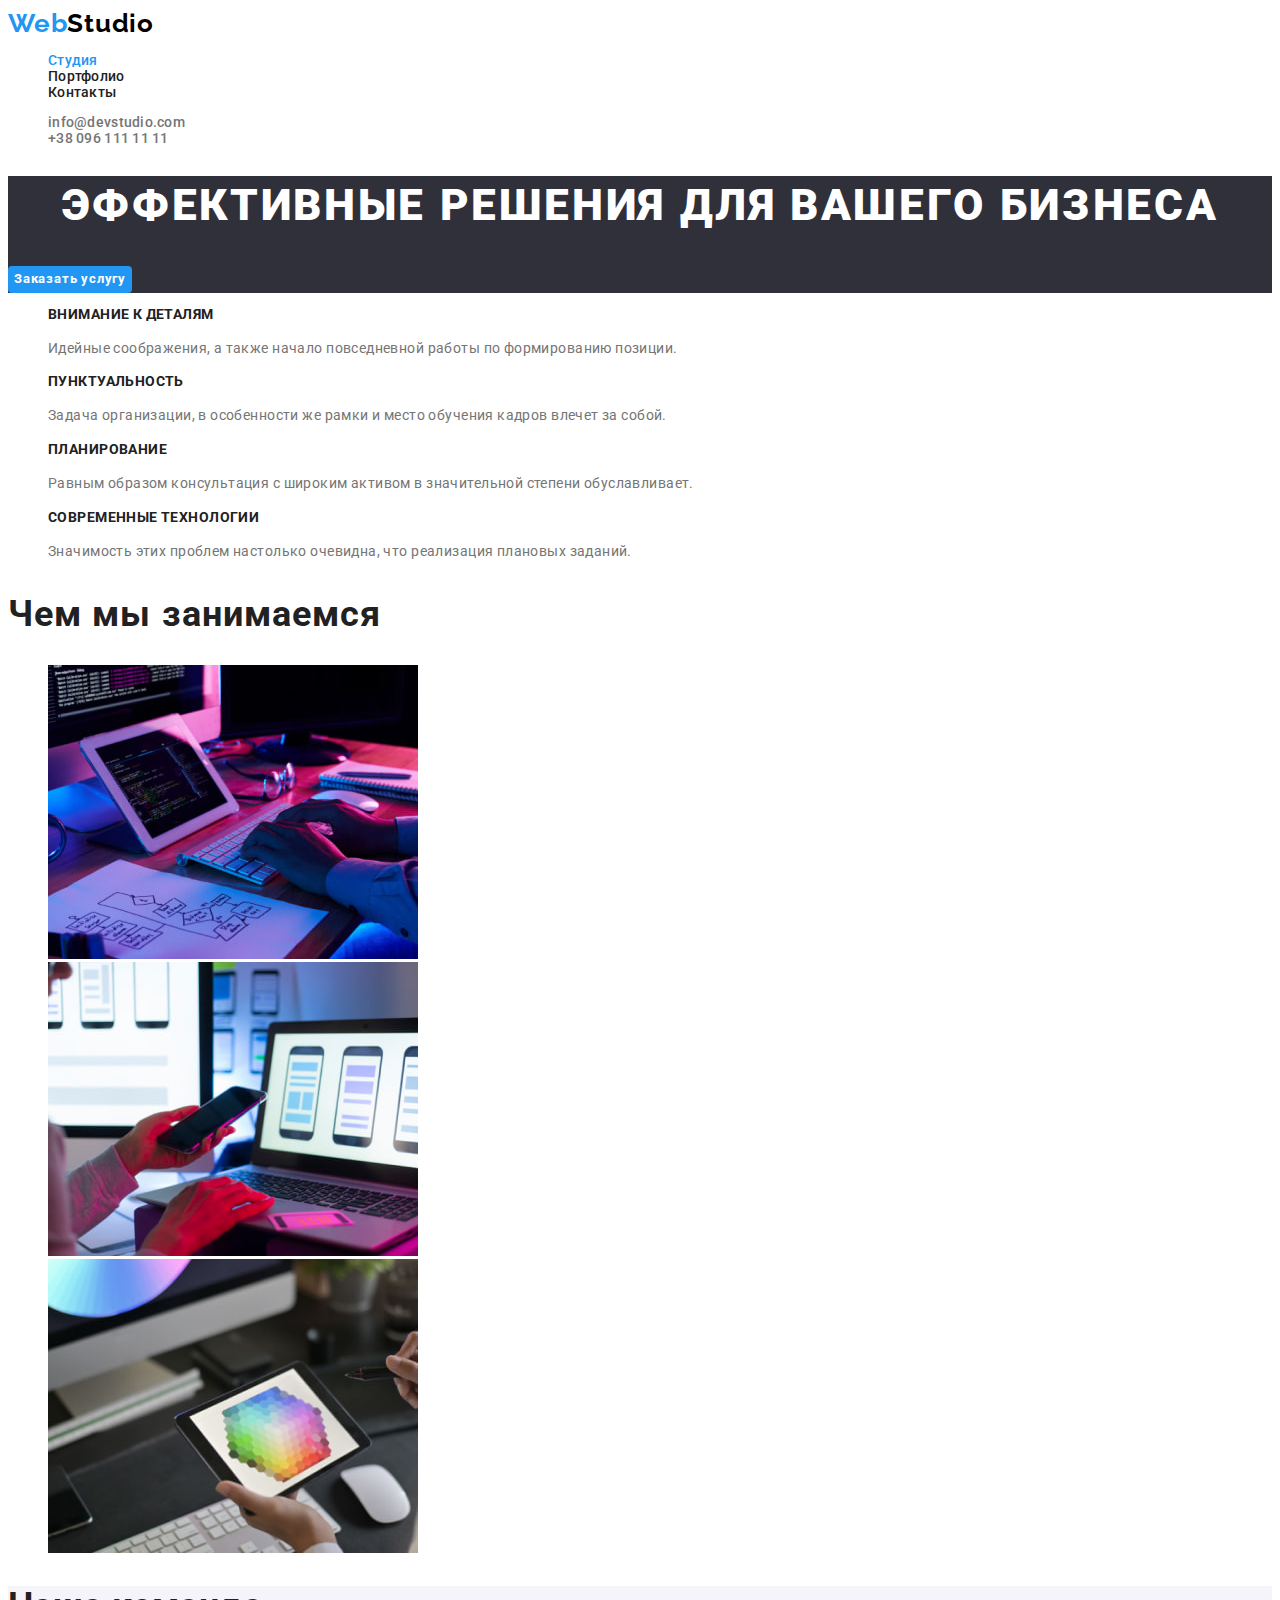
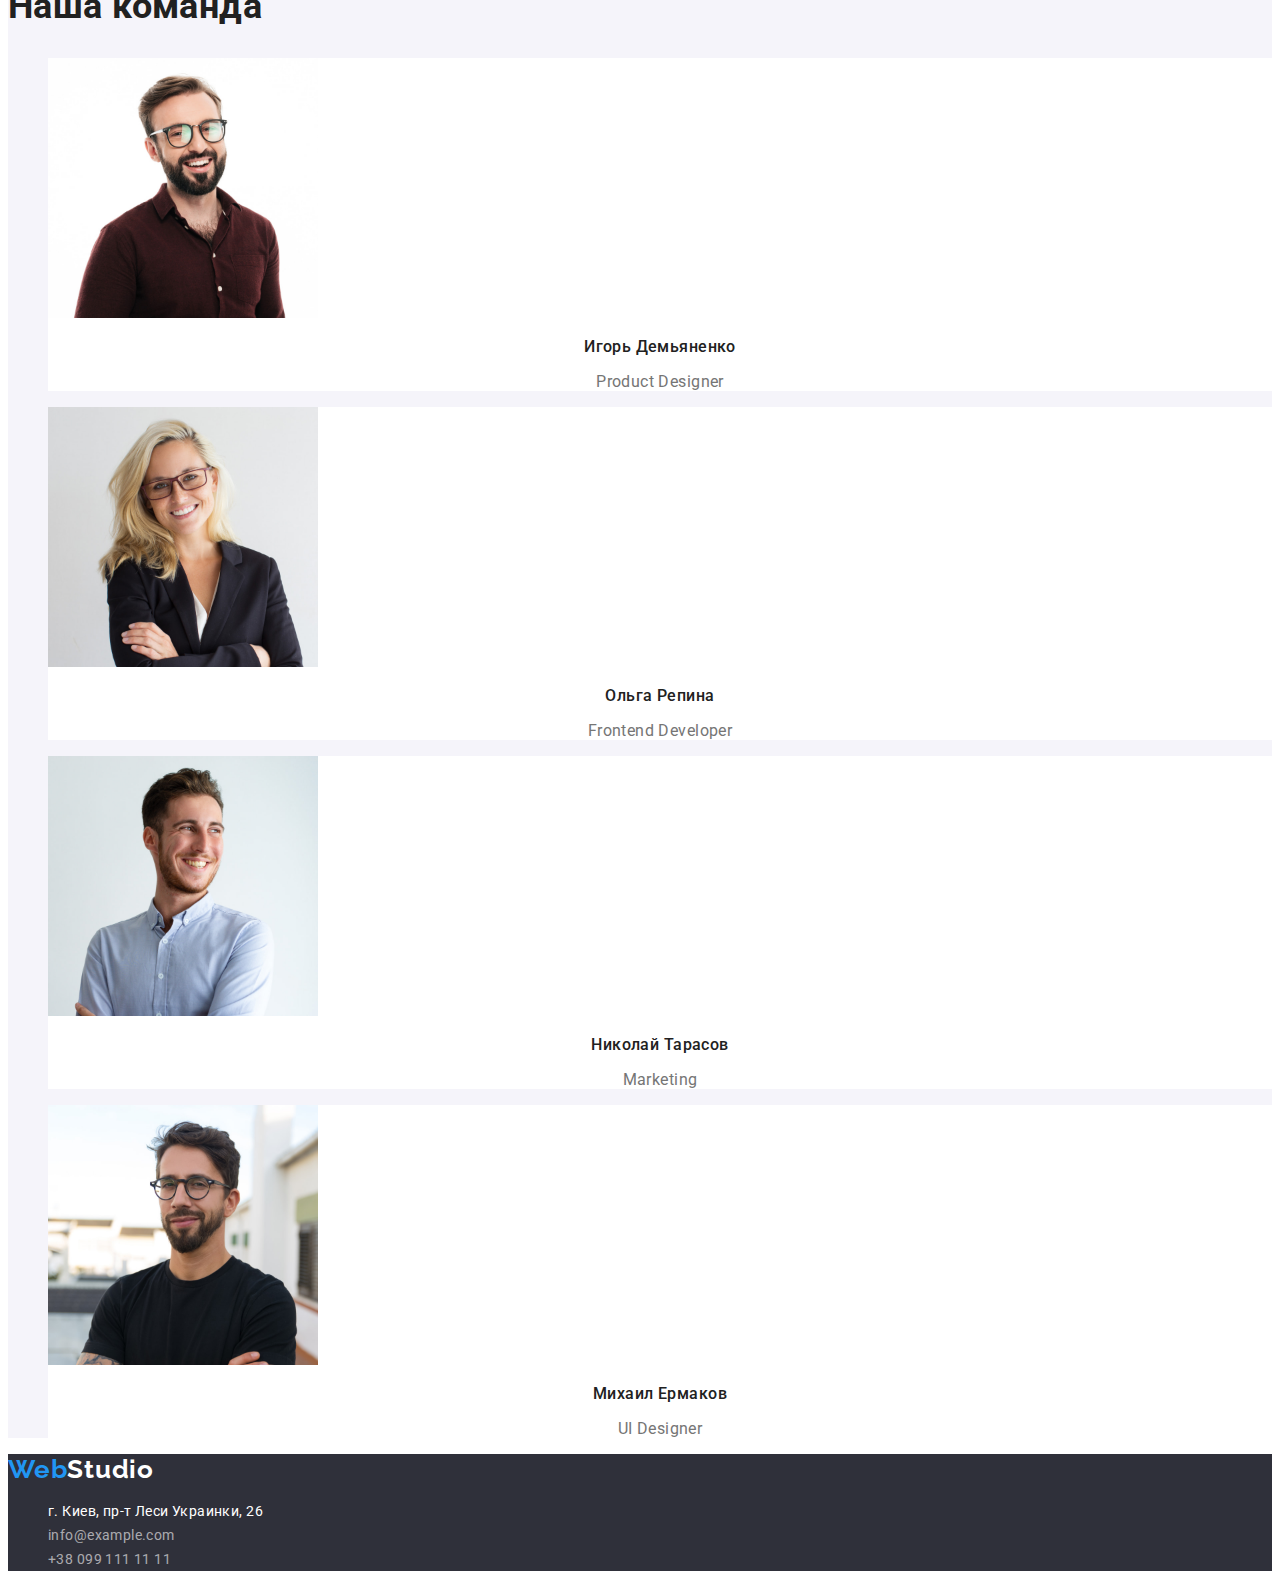
==== index.html @ 47fa458d "Initial commit" ====
<!DOCTYPE html>
<html lang="ru">
  <head>
    <meta charset="UTF-8" />
    <meta http-equiv="X-UA-Compatible" content="IE=edge" />
    <meta name="viewport" content="width=device-width, initial-scale=1.0" />
    <title>Студия</title>
    <link rel="preconnect" href="https://fonts.gstatic.com" />
    <link
      href="https://fonts.googleapis.com/css2?family=Roboto:wght@400;500;700;900&family=Raleway:wght@700&display=swap"
      rel="stylesheet"
    />
    <link rel="stylesheet" href="./css/styles.css" />
  </head>
  <body>
    <!-- Page top -->
    <header class="page-header">
      <a class="logo link" href="./index.html" lang="en"> <span class="logo-web">Web</span>Studio</a>
      <!-- Main navigation -->
      <nav class="site-nav">
        <ul class="site-nav-list list">
          <li>
            <a class="nav-link link current" href="./index.html">Студия</a>
          </li>
          <li>
            <a class="nav-link link" href="./portfolio.html">Портфолио</a>
          </li>
          <li>
            <a class="nav-link link" href="">Контакты</a>
          </li>
        </ul>
      </nav>
      <!-- Contacts -->
      <ul class="contact-header list">
        <li>
          <a class="header-contact-link link" href="mailto:info@devstudio.com">info@devstudio.com</a>
        </li>
        <li>
          <a class="header-contact-link link" href="tel:+380961111111">+38 096 111 11 11</a>
        </li>
      </ul>
    </header>
    <!-- Unique content -->
    <main>
      <!-- Hero -->
      <section class="hero">
        <h1 class="hero-title">Эффективные решения для вашего бизнеса</h1>
        <button type="button" class="hero-btn">Заказать услугу</button>
      </section>
      <!-- Benefits -->
      <section class="benefits">
        <h2 hidden>Преимущества</h2>
        <ul class="benefits-list list">
          <li class="benefits-item">
            <h3 class="benefits-item-title">Внимание к деталям</h3>
            <p class="benefits-item-text">
              Идейные соображения, а также начало повседневной работы по формированию позиции.
            </p>
          </li>
          <li class="benefits-item">
            <h3 class="benefits-item-title">Пунктуальность</h3>
            <p class="benefits-item-text">
              Задача организации, в особенности же рамки и место обучения кадров влечет за собой.
            </p>
          </li>
          <li class="benefits-item">
            <h3 class="benefits-item-title">Планирование</h3>
            <p class="benefits-item-text">
              Равным образом консультация с широким активом в значительной степени обуславливает.
            </p>
          </li>
          <li class="benefits-item">
            <h3 class="benefits-item-title">Современные технологии</h3>
            <p class="benefits-item-text">
              Значимость этих проблем настолько очевидна, что реализация плановых заданий.
            </p>
          </li>
        </ul>
      </section>
      <!-- What we do -->
      <section class="what-we-do">
        <h2 class="what-we-do-title">Чем мы занимаемся</h2>
        <ul class="what-we-do-list list">
          <li class="what-we-do-item">
            <img
              src="./images/What-we-do/coding.jpg"
              alt="Вёрстка сайта"
              width="370"
              height="294"
            />
          </li>
          <li class="what-we-do-item">
            <img
              src="./images/What-we-do/mobile-app.jpg"
              alt="Разработка мобильных приложений"
              width="370"
              height="294"
            />
          </li>
          <li class="what-we-do-item">
            <img
              src="./images/What-we-do/design.jpg"
              alt="Разработка дизайна"
              width="370"
              height="294"
            />
          </li>
        </ul>
      </section>
      <!-- Our team -->
      <section class="team">
        <h2 class="team-title">Наша команда</h2>
        <ul class="team-list list">
          <li class="team-item">
            <img
              src="./images/Our-team/ihor-demyanenko.jpg"
              alt="Улыбающийся брюнет с бородой и в очках"
              width="270"
              height="260"
            />
            <h3 class="team-item-name">Игорь Демьяненко</h3>
            <p class="team-item-prof" lang="en">Product Designer</p>
          </li>
          <li class="team-item">
            <img
              src="./images/Our-team/olha-repina.jpg"
              alt="Улыбающаяся блондинка в очках"
              width="270"
              height="260"
            />
            <h3 class="team-item-name">Ольга Репина</h3>
            <p class="team-item-prof" lang="en">Frontend Developer</p>
          </li>
          <li class="team-item">
            <img
              src="./images/Our-team/nikolai-tarasov.jpg"
              alt="Улыбающийся брюнет"
              width="270"
              height="260"
            />
            <h3 class="team-item-name">Николай Тарасов</h3>
            <p class="team-item-prof" lang="en">Marketing</p>
          </li>
          <li class="team-item">
            <img
              src="./images/Our-team/mihail-yermakov.jpg"
              alt="Ухмыляющийся брюнет"
              width="270"
              height="260"
            />
            <h3 class="team-item-name">Михаил Ермаков</h3>
            <p class="team-item-prof" lang="en">UI Designer</p>
          </li>
        </ul>
      </section>
    </main>
    <!-- Footer -->
    <footer class="footer">
      <a class="logo-footer link" href="./index.html" lang="en">
        <span class="logo-web">Web</span>Studio</a>
      <address class="contacts-footer">
        <ul class="footer-list list">
          <li class="footer-address">г. Киев, пр-т Леси Украинки, 26</li>
          <li class="footer-list-item">
            <a class="footer-contact-link link" href="mailto:info@example.com">info@example.com</a>
          </li>
          <li class="footer-list-item">
            <a class="footer-contact-link link" href="tel:+380991111111">+38 099 111 11 11</a>
          </li>
        </ul>
      </address>
    </footer>
  </body>
</html>
---- css/styles.css ----
:root {
  --main-text-color: #212121;
  --main-white: #ffffff;
  --header-logo-color: #000000;
  --web-logo-color: #2196f3;
  --sub-color: #757575;
  --footer-background-color: #2f303a;
  --team-background-color: #f5f4fa;
  --footer-contacts-color: rgba(255, 255, 255, 0.6);
}

body {
  font-family: 'Roboto', sans-serif;
  font-size: 14px;
  color: var(--main-text-color);
  background-color: var(--main-white);
}

.link {
  text-decoration: none;
}

.list {
  list-style-type: none;
}

.hero-btn,
.filter-btn {
  cursor: pointer;
}

.page-header {
  font-weight: 500;
  line-height: 1.14;
  letter-spacing: 0.02em;
}

.logo,
.logo-footer,
.benefits-item,
.benefits-item-title,
.what-we-do-title,
.team,
.contacts-footer,
.filter-btn,
.projects-type {
  letter-spacing: 0.03em;
}

.logo,
.logo-footer {
  font-family: 'Raleway';
  font-style: inherit;
  font-weight: 700;
  font-size: 26px;
  line-height: 1.2;
}

.logo {
  color: var(--header-logo-color);
}

.logo-web {
  color: var(--web-logo-color);
}

.nav-link {
  color: var(--main-text-color);
}

.current {
  color: var(--web-logo-color);
}

.header-contact-link {
  color: var(--sub-color);
}

.nav-link:hover,
.nav-link:focus,
.header-contact-link:hover,
.header-contact-link:focus {
  color: var(--web-logo-color);
}

.hero {
  background-color: var(--footer-background-color);
}

.hero-title {
  font-weight: 900;
  font-size: 44px;
  line-height: 1.36;
  color: var(--main-white);
  text-align: center;
  letter-spacing: 0.06em;
  text-transform: uppercase;
}

.hero-btn {
  display: flex;
  font-family: inherit;
  font-weight: 700;
  line-height: 1.875;
  color: var(--main-white);
  align-items: center;
  text-align: center;
  letter-spacing: 0.06em;
  background-color: var(--web-logo-color);
  border-radius: 4px;
  border-style: none;
}

.benefits-item-title {
  font-size: inherit;
  font-weight: 700;
  line-height: 1.14;
  text-transform: uppercase;
}

.benefits-item-text {
  line-height: 1.7;
  color: var(--sub-color);
}

.what-we-do-title {
  font-weight: 700;
  font-size: 36px;
  line-height: 1.16;
}

.team {
  background-color: var(--team-background-color);
}

.team-title {
  font-weight: 700;
  font-size: 36px;
  line-height: 1.16;
}

.team-item {
  background-color: var(--main-white);
}

.team-item-name,
.team-item-prof {
  font-size: 16px;
  line-height: 1.1875;
  text-align: center;
}

.team-item-name {
  font-weight: 500;
}

.team-item-prof {
  color: var(--sub-color);
}

.footer {
  background-color: var(--footer-background-color);
}

.logo-footer,
.footer-address {
  color: var(--main-white);
}

.contacts-footer {
  font-style: normal;
  line-height: 1.715;
}

.footer-contact-link {
  color: var(--footer-contacts-color);
}

.footer-contact-link:hover,
.footer-contact-link:focus {
  color: var(--web-logo-color);
}

.filter-btn {
  font-family: inherit;
  font-weight: 500;
  font-size: 16px;
  line-height: 1.625;
  color: var(--main-text-color);
  background-color: var(--team-background-color);
  border-radius: 4px;
  border-style: none;
}

.all {
  color: var(--main-white);
  background-color: var(--web-logo-color);
}

.filter-btn:hover,
.filter-btn:focus {
  background-color: var(--web-logo-color);
  color: var(--main-white);
}

.projects-subtitle {
  font-weight: 700;
  font-size: 18px;
  line-height: 2;
  letter-spacing: 0.06em;
  color: var(--main-text-color);
}

.projects-type {
  font-size: 16px;
  line-height: 1.875;
  color: var(--sub-color);
}
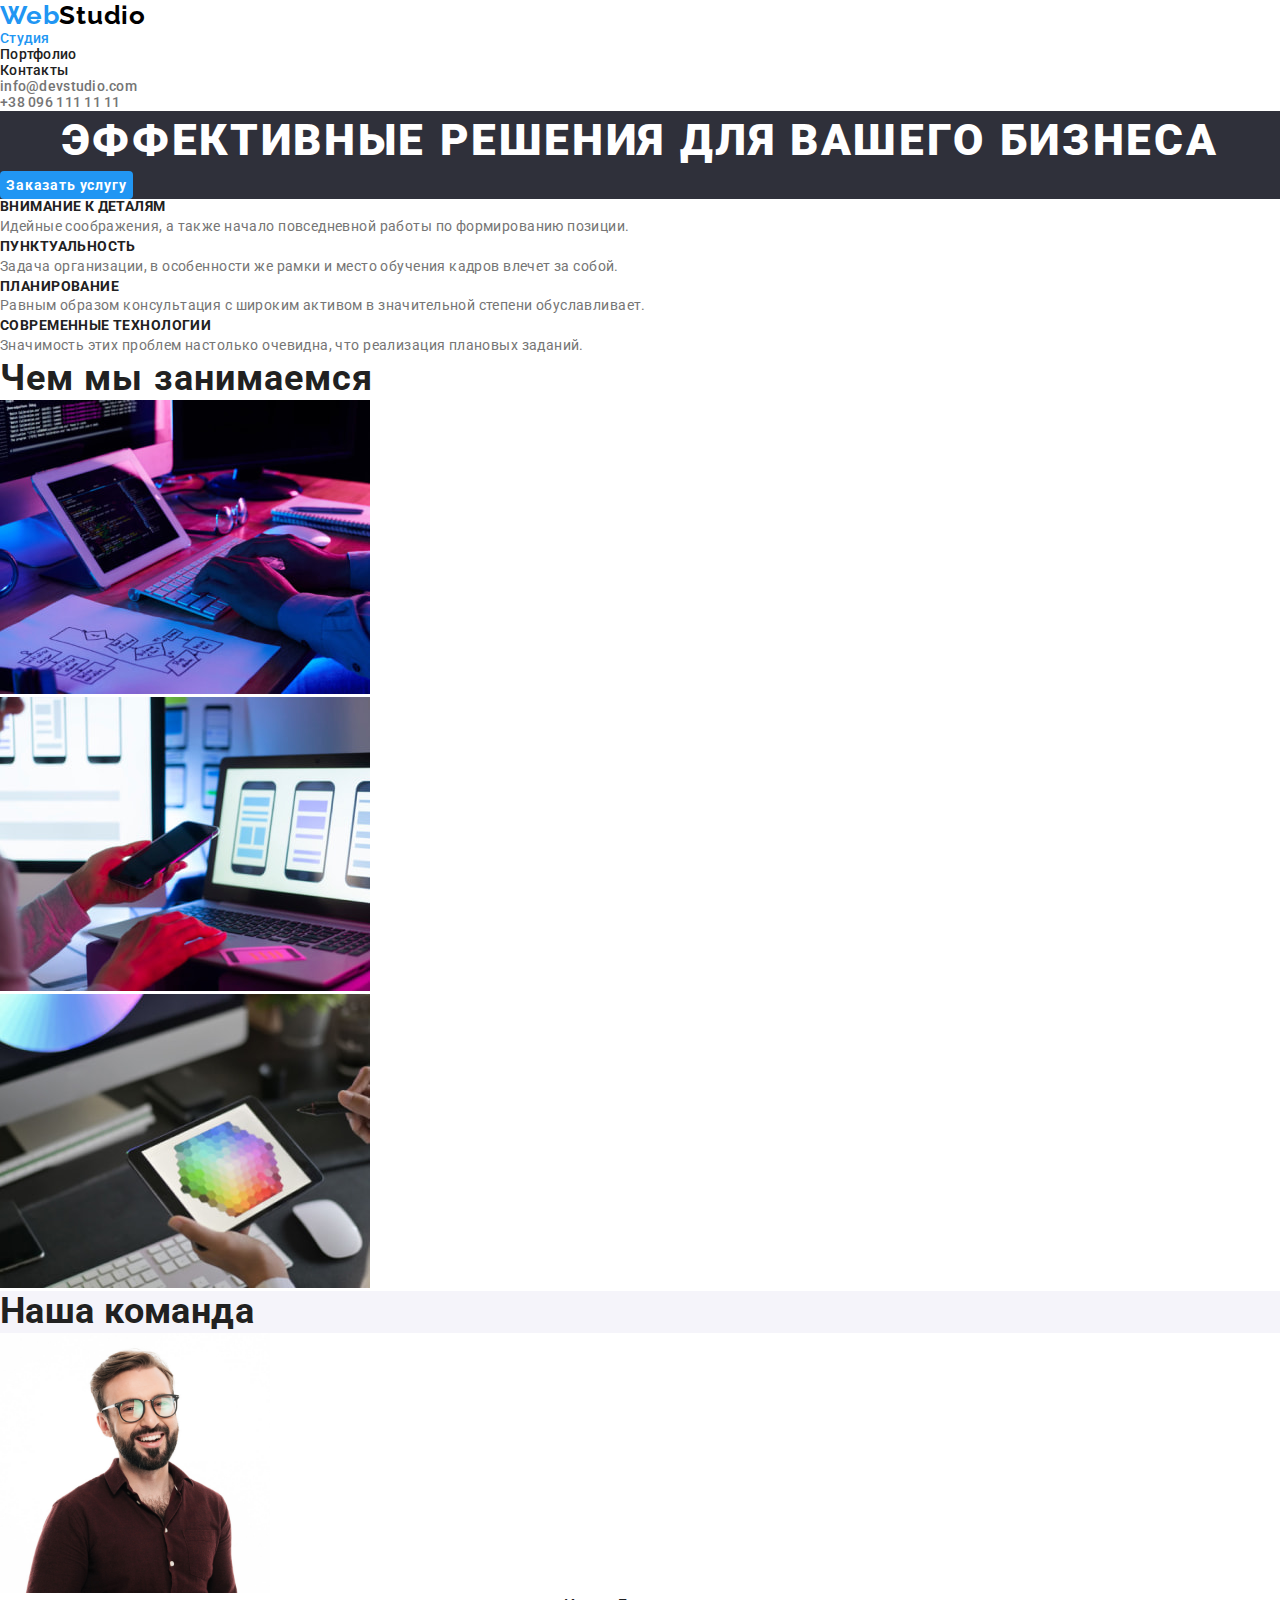
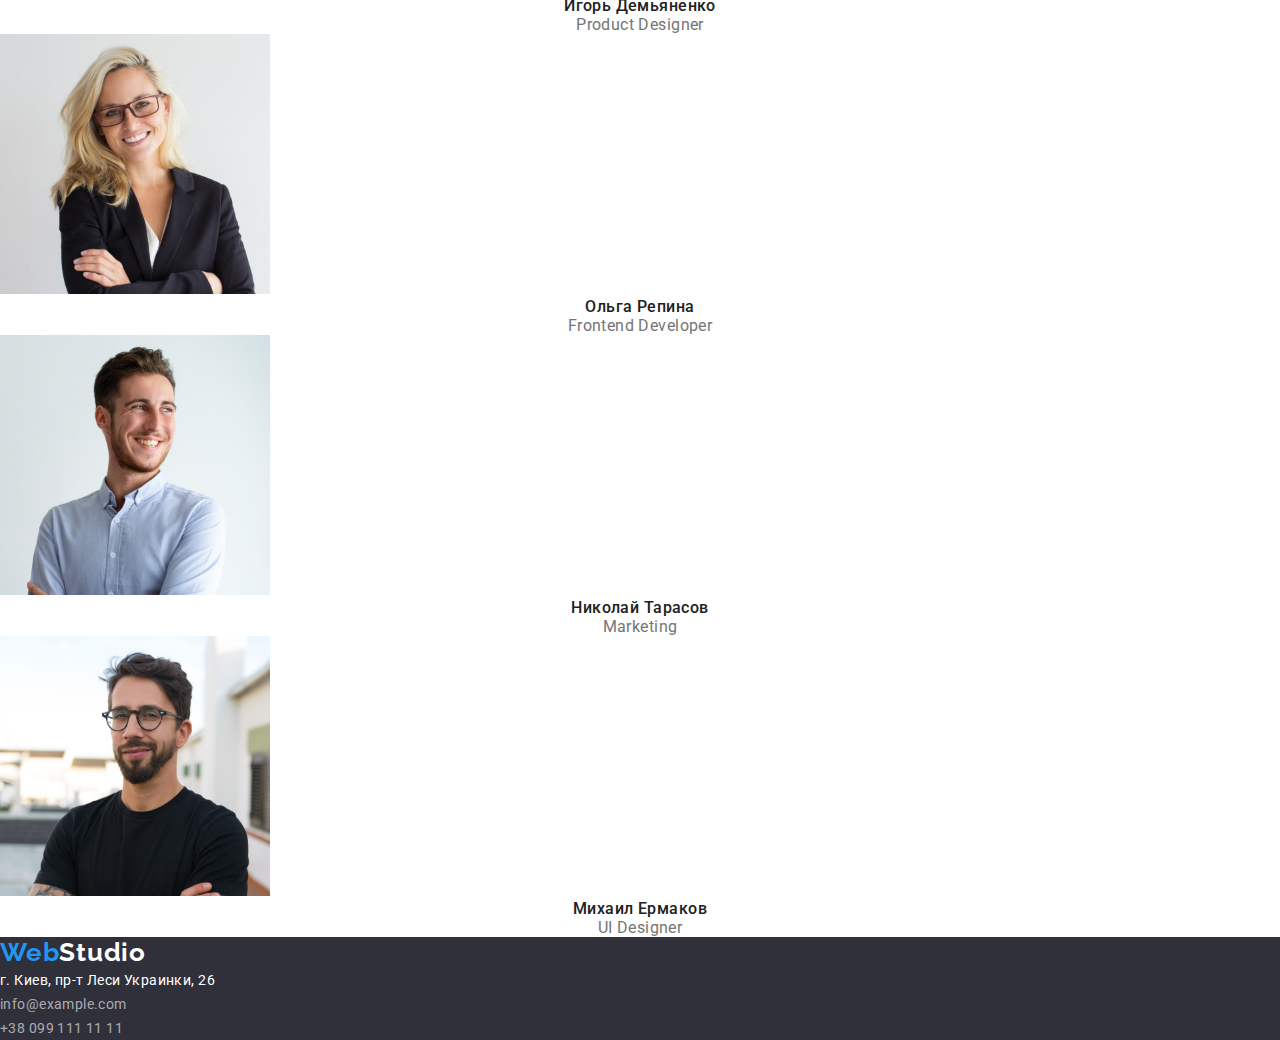
==== commit df23e312: "added divs" ====
--- a/index.html
+++ b/index.html
@@ -10,11 +10,13 @@
       href="https://fonts.googleapis.com/css2?family=Roboto:wght@400;500;700;900&family=Raleway:wght@700&display=swap"
       rel="stylesheet"
     />
+    <link rel="stylesheet" href="https://cdn.jsdelivr.net/npm/modern-normalize@1.1.0/modern-normalize.min.css">
     <link rel="stylesheet" href="./css/styles.css" />
   </head>
   <body>
     <!-- Page top -->
     <header class="page-header">
+      <div class="container">
       <a class="logo link" href="./index.html" lang="en"> <span class="logo-web">Web</span>Studio</a>
       <!-- Main navigation -->
       <nav class="site-nav">
@@ -39,16 +41,20 @@
           <a class="header-contact-link link" href="tel:+380961111111">+38 096 111 11 11</a>
         </li>
       </ul>
+      </div>
     </header>
     <!-- Unique content -->
     <main>
       <!-- Hero -->
       <section class="hero">
+        <div class="container">
         <h1 class="hero-title">Эффективные решения для вашего бизнеса</h1>
         <button type="button" class="hero-btn">Заказать услугу</button>
+        </div>
       </section>
       <!-- Benefits -->
       <section class="benefits">
+        <div class="container">
         <h2 hidden>Преимущества</h2>
         <ul class="benefits-list list">
           <li class="benefits-item">
@@ -76,9 +82,11 @@
             </p>
           </li>
         </ul>
+        </div>
       </section>
       <!-- What we do -->
       <section class="what-we-do">
+        <div class="container">
         <h2 class="what-we-do-title">Чем мы занимаемся</h2>
         <ul class="what-we-do-list list">
           <li class="what-we-do-item">
@@ -106,9 +114,11 @@
             />
           </li>
         </ul>
+        </div>
       </section>
       <!-- Our team -->
       <section class="team">
+        <div class="container">
         <h2 class="team-title">Наша команда</h2>
         <ul class="team-list list">
           <li class="team-item">
@@ -152,10 +162,12 @@
             <p class="team-item-prof" lang="en">UI Designer</p>
           </li>
         </ul>
+        </div>
       </section>
     </main>
     <!-- Footer -->
     <footer class="footer">
+      <div class="container">
       <a class="logo-footer link" href="./index.html" lang="en">
         <span class="logo-web">Web</span>Studio</a>
       <address class="contacts-footer">
@@ -169,6 +181,7 @@
           </li>
         </ul>
       </address>
+      </div>
     </footer>
   </body>
 </html>
--- a/css/styles.css
+++ b/css/styles.css
@@ -16,6 +16,11 @@
   background-color: var(--main-white);
 }
 
+h1, h2, h3, p, ul {
+  margin: 0;
+  padding: 0;
+}
+
 .link {
   text-decoration: none;
 }
@@ -27,6 +32,10 @@
 .hero-btn,
 .filter-btn {
   cursor: pointer;
+}
+
+.container {
+  
 }
 
 .page-header {
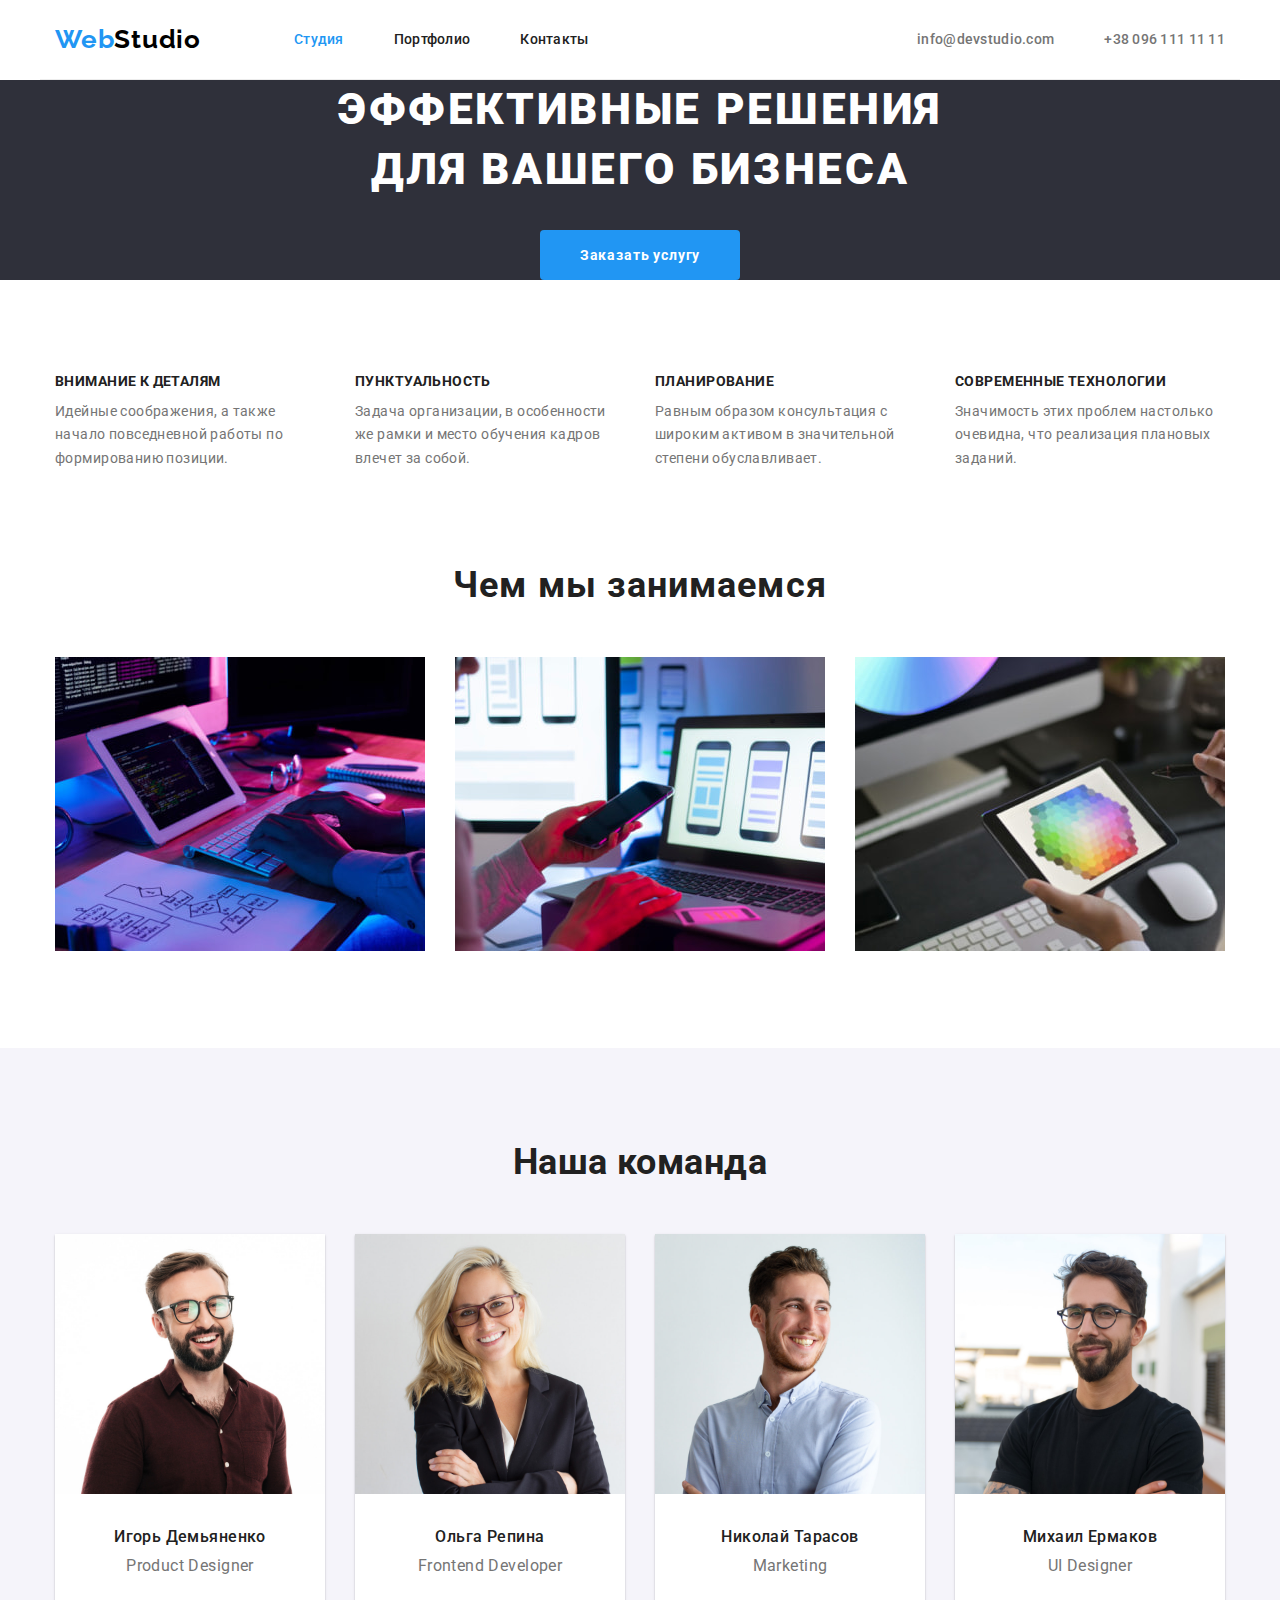
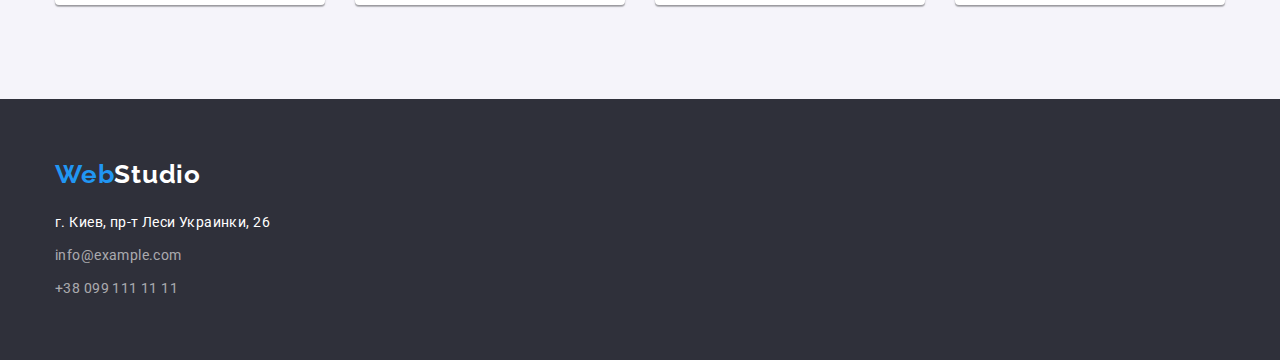
==== commit 2692405c: "styled pages" ====
--- a/index.html
+++ b/index.html
@@ -10,37 +10,44 @@
       href="https://fonts.googleapis.com/css2?family=Roboto:wght@400;500;700;900&family=Raleway:wght@700&display=swap"
       rel="stylesheet"
     />
-    <link rel="stylesheet" href="https://cdn.jsdelivr.net/npm/modern-normalize@1.1.0/modern-normalize.min.css">
+    <link
+      rel="stylesheet"
+      href="https://cdn.jsdelivr.net/npm/modern-normalize@1.1.0/modern-normalize.min.css"
+    />
     <link rel="stylesheet" href="./css/styles.css" />
   </head>
   <body>
     <!-- Page top -->
     <header class="page-header">
       <div class="container">
-      <a class="logo link" href="./index.html" lang="en"> <span class="logo-web">Web</span>Studio</a>
-      <!-- Main navigation -->
-      <nav class="site-nav">
-        <ul class="site-nav-list list">
-          <li>
-            <a class="nav-link link current" href="./index.html">Студия</a>
+        <a class="logo link" href="./index.html" lang="en">
+          <span class="logo-web">Web</span>Studio</a
+        >
+        <!-- Main navigation -->
+        <nav class="site-nav">
+          <ul class="site-nav-list list">
+            <li class="nav-item">
+              <a class="nav-link link current" href="./index.html">Студия</a>
+            </li>
+            <li class="nav-item">
+              <a class="nav-link link" href="./portfolio.html">Портфолио</a>
+            </li>
+            <li class="nav-item">
+              <a class="nav-link link" href="">Контакты</a>
+            </li>
+          </ul>
+        </nav>
+        <!-- Contacts -->
+        <ul class="contact-header list">
+          <li class="contact-item">
+            <a class="header-contact-link link" href="mailto:info@devstudio.com"
+              >info@devstudio.com</a
+            >
           </li>
-          <li>
-            <a class="nav-link link" href="./portfolio.html">Портфолио</a>
-          </li>
-          <li>
-            <a class="nav-link link" href="">Контакты</a>
+          <li class="contact-item">
+            <a class="header-contact-link link" href="tel:+380961111111">+38 096 111 11 11</a>
           </li>
         </ul>
-      </nav>
-      <!-- Contacts -->
-      <ul class="contact-header list">
-        <li>
-          <a class="header-contact-link link" href="mailto:info@devstudio.com">info@devstudio.com</a>
-        </li>
-        <li>
-          <a class="header-contact-link link" href="tel:+380961111111">+38 096 111 11 11</a>
-        </li>
-      </ul>
       </div>
     </header>
     <!-- Unique content -->
@@ -48,139 +55,145 @@
       <!-- Hero -->
       <section class="hero">
         <div class="container">
-        <h1 class="hero-title">Эффективные решения для вашего бизнеса</h1>
-        <button type="button" class="hero-btn">Заказать услугу</button>
+          <h1 class="hero-title centered">
+            Эффективные решения <br />
+            для вашего бизнеса
+          </h1>
+          <button type="button" class="hero-btn">Заказать услугу</button>
         </div>
       </section>
       <!-- Benefits -->
       <section class="benefits">
         <div class="container">
-        <h2 hidden>Преимущества</h2>
-        <ul class="benefits-list list">
-          <li class="benefits-item">
-            <h3 class="benefits-item-title">Внимание к деталям</h3>
-            <p class="benefits-item-text">
-              Идейные соображения, а также начало повседневной работы по формированию позиции.
-            </p>
-          </li>
-          <li class="benefits-item">
-            <h3 class="benefits-item-title">Пунктуальность</h3>
-            <p class="benefits-item-text">
-              Задача организации, в особенности же рамки и место обучения кадров влечет за собой.
-            </p>
-          </li>
-          <li class="benefits-item">
-            <h3 class="benefits-item-title">Планирование</h3>
-            <p class="benefits-item-text">
-              Равным образом консультация с широким активом в значительной степени обуславливает.
-            </p>
-          </li>
-          <li class="benefits-item">
-            <h3 class="benefits-item-title">Современные технологии</h3>
-            <p class="benefits-item-text">
-              Значимость этих проблем настолько очевидна, что реализация плановых заданий.
-            </p>
-          </li>
-        </ul>
+          <h2 hidden>Преимущества</h2>
+          <ul class="benefits-list list">
+            <li class="benefits-item">
+              <h3 class="benefits-item-title">Внимание к деталям</h3>
+              <p class="benefits-item-text">
+                Идейные соображения, а также начало повседневной работы по формированию позиции.
+              </p>
+            </li>
+            <li class="benefits-item">
+              <h3 class="benefits-item-title">Пунктуальность</h3>
+              <p class="benefits-item-text">
+                Задача организации, в особенности же рамки и место обучения кадров влечет за собой.
+              </p>
+            </li>
+            <li class="benefits-item">
+              <h3 class="benefits-item-title">Планирование</h3>
+              <p class="benefits-item-text">
+                Равным образом консультация с широким активом в значительной степени обуславливает.
+              </p>
+            </li>
+            <li class="benefits-item">
+              <h3 class="benefits-item-title">Современные технологии</h3>
+              <p class="benefits-item-text">
+                Значимость этих проблем настолько очевидна, что реализация плановых заданий.
+              </p>
+            </li>
+          </ul>
         </div>
       </section>
       <!-- What we do -->
       <section class="what-we-do">
         <div class="container">
-        <h2 class="what-we-do-title">Чем мы занимаемся</h2>
-        <ul class="what-we-do-list list">
-          <li class="what-we-do-item">
-            <img
-              src="./images/What-we-do/coding.jpg"
-              alt="Вёрстка сайта"
-              width="370"
-              height="294"
-            />
-          </li>
-          <li class="what-we-do-item">
-            <img
-              src="./images/What-we-do/mobile-app.jpg"
-              alt="Разработка мобильных приложений"
-              width="370"
-              height="294"
-            />
-          </li>
-          <li class="what-we-do-item">
-            <img
-              src="./images/What-we-do/design.jpg"
-              alt="Разработка дизайна"
-              width="370"
-              height="294"
-            />
-          </li>
-        </ul>
+          <h2 class="what-we-do-title centered">Чем мы занимаемся</h2>
+          <ul class="what-we-do-list list">
+            <li class="what-we-do-item">
+              <img
+                src="./images/What-we-do/coding.jpg"
+                alt="Вёрстка сайта"
+                width="370"
+                height="294"
+              />
+            </li>
+            <li class="what-we-do-item">
+              <img
+                src="./images/What-we-do/mobile-app.jpg"
+                alt="Разработка мобильных приложений"
+                width="370"
+                height="294"
+              />
+            </li>
+            <li class="what-we-do-item">
+              <img
+                src="./images/What-we-do/design.jpg"
+                alt="Разработка дизайна"
+                width="370"
+                height="294"
+              />
+            </li>
+          </ul>
         </div>
       </section>
       <!-- Our team -->
       <section class="team">
         <div class="container">
-        <h2 class="team-title">Наша команда</h2>
-        <ul class="team-list list">
-          <li class="team-item">
-            <img
-              src="./images/Our-team/ihor-demyanenko.jpg"
-              alt="Улыбающийся брюнет с бородой и в очках"
-              width="270"
-              height="260"
-            />
-            <h3 class="team-item-name">Игорь Демьяненко</h3>
-            <p class="team-item-prof" lang="en">Product Designer</p>
-          </li>
-          <li class="team-item">
-            <img
-              src="./images/Our-team/olha-repina.jpg"
-              alt="Улыбающаяся блондинка в очках"
-              width="270"
-              height="260"
-            />
-            <h3 class="team-item-name">Ольга Репина</h3>
-            <p class="team-item-prof" lang="en">Frontend Developer</p>
-          </li>
-          <li class="team-item">
-            <img
-              src="./images/Our-team/nikolai-tarasov.jpg"
-              alt="Улыбающийся брюнет"
-              width="270"
-              height="260"
-            />
-            <h3 class="team-item-name">Николай Тарасов</h3>
-            <p class="team-item-prof" lang="en">Marketing</p>
-          </li>
-          <li class="team-item">
-            <img
-              src="./images/Our-team/mihail-yermakov.jpg"
-              alt="Ухмыляющийся брюнет"
-              width="270"
-              height="260"
-            />
-            <h3 class="team-item-name">Михаил Ермаков</h3>
-            <p class="team-item-prof" lang="en">UI Designer</p>
-          </li>
-        </ul>
+          <h2 class="team-title centered">Наша команда</h2>
+          <ul class="team-list list">
+            <li class="team-item">
+              <img
+                src="./images/Our-team/ihor-demyanenko.jpg"
+                alt="Улыбающийся брюнет с бородой и в очках"
+                width="270"
+                height="260"
+              />
+              <h3 class="team-item-name centered">Игорь Демьяненко</h3>
+              <p class="team-item-prof centered" lang="en">Product Designer</p>
+            </li>
+            <li class="team-item">
+              <img
+                src="./images/Our-team/olha-repina.jpg"
+                alt="Улыбающаяся блондинка в очках"
+                width="270"
+                height="260"
+              />
+              <h3 class="team-item-name centered">Ольга Репина</h3>
+              <p class="team-item-prof centered" lang="en">Frontend Developer</p>
+            </li>
+            <li class="team-item">
+              <img
+                src="./images/Our-team/nikolai-tarasov.jpg"
+                alt="Улыбающийся брюнет"
+                width="270"
+                height="260"
+              />
+              <h3 class="team-item-name centered">Николай Тарасов</h3>
+              <p class="team-item-prof centered" lang="en">Marketing</p>
+            </li>
+            <li class="team-item">
+              <img
+                src="./images/Our-team/mihail-yermakov.jpg"
+                alt="Ухмыляющийся брюнет"
+                width="270"
+                height="260"
+              />
+              <h3 class="team-item-name centered">Михаил Ермаков</h3>
+              <p class="team-item-prof centered" lang="en">UI Designer</p>
+            </li>
+          </ul>
         </div>
       </section>
     </main>
     <!-- Footer -->
     <footer class="footer">
       <div class="container">
-      <a class="logo-footer link" href="./index.html" lang="en">
-        <span class="logo-web">Web</span>Studio</a>
-      <address class="contacts-footer">
-        <ul class="footer-list list">
-          <li class="footer-address">г. Киев, пр-т Леси Украинки, 26</li>
-          <li class="footer-list-item">
-            <a class="footer-contact-link link" href="mailto:info@example.com">info@example.com</a>
-          </li>
-          <li class="footer-list-item">
-            <a class="footer-contact-link link" href="tel:+380991111111">+38 099 111 11 11</a>
-          </li>
-        </ul>
-      </address>
+        <a class="logo-footer link" href="./index.html" lang="en">
+          <span class="logo-web">Web</span>Studio</a
+        >
+        <address class="contacts-footer">
+          <ul class="footer-list list">
+            <li class="footer-address">г. Киев, пр-т Леси Украинки, 26</li>
+            <li class="footer-list-item mail">
+              <a class="footer-contact-link link" href="mailto:info@example.com"
+                >info@example.com</a
+              >
+            </li>
+            <li class="footer-list-item phone">
+              <a class="footer-contact-link link" href="tel:+380991111111">+38 099 111 11 11</a>
+            </li>
+          </ul>
+        </address>
       </div>
     </footer>
   </body>
--- a/css/styles.css
+++ b/css/styles.css
@@ -34,8 +34,16 @@
   cursor: pointer;
 }
 
+.centered {
+  text-align: center;
+}
+
 .container {
-  
+  width: 1200px;
+  padding-left: 15px;
+  padding-right: 15px;
+  margin-right: auto;
+  margin-left: auto;
 }
 
 .page-header {
@@ -65,20 +73,46 @@
   line-height: 1.2;
 }
 
+.page-header .container {
+  display: flex;
+  align-items: center;
+  justify-content: space-between;
+  height: 80px;
+  border-bottom: 1px solid #ECECEC;
+}
+
 .logo {
   color: var(--header-logo-color);
+  margin-right: 93px;
 }
 
 .logo-web {
   color: var(--web-logo-color);
 }
 
+.site-nav {
+  margin-right: auto;
+}
+
+.site-nav-list {
+  display: flex;
+}
+
 .nav-link {
   color: var(--main-text-color);
 }
 
+.nav-item:not(.nav-item:last-child),
+.contact-item:not(.contact-item:last-child) {
+  margin-right: 50px;
+}
+
 .current {
   color: var(--web-logo-color);
+}
+
+.contact-header {
+  display: flex;
 }
 
 .header-contact-link {
@@ -94,6 +128,7 @@
 
 .hero {
   background-color: var(--footer-background-color);
+  text-align: center;
 }
 
 .hero-title {
@@ -101,23 +136,44 @@
   font-size: 44px;
   line-height: 1.36;
   color: var(--main-white);
-  text-align: center;
   letter-spacing: 0.06em;
   text-transform: uppercase;
+  margin-bottom: 30px;
 }
 
 .hero-btn {
-  display: flex;
   font-family: inherit;
   font-weight: 700;
   line-height: 1.875;
   color: var(--main-white);
   align-items: center;
-  text-align: center;
   letter-spacing: 0.06em;
   background-color: var(--web-logo-color);
   border-radius: 4px;
   border-style: none;
+  min-width: 200px;
+  height: 50px;
+  padding-top: 10px;
+  padding-right: 32px;
+  padding-bottom: 10px;
+  padding-left: 32px;
+}
+
+.benefits {
+  padding-top: 94px;
+  padding-bottom: 47px;
+}
+
+.benefits-list {
+  display: flex ;
+}
+
+.benefits-item:not(.benefits-item:last-child) {
+  margin-right: 30px;
+}
+
+.benefits-item {
+  width: 270px;
 }
 
 .benefits-item-title {
@@ -125,6 +181,7 @@
   font-weight: 700;
   line-height: 1.14;
   text-transform: uppercase;
+  margin-bottom: 10px;
 }
 
 .benefits-item-text {
@@ -132,35 +189,58 @@
   color: var(--sub-color);
 }
 
-.what-we-do-title {
+.what-we-do {
+  padding-top: 47px;
+  padding-bottom: 94px;
+}
+
+.what-we-do-list {
+  display: flex;
+  justify-content: space-between;
+}
+
+.what-we-do-title,
+.team-title {
   font-weight: 700;
   font-size: 36px;
   line-height: 1.16;
+  margin-bottom: 50px;
 }
 
 .team {
   background-color: var(--team-background-color);
-}
-
-.team-title {
-  font-weight: 700;
-  font-size: 36px;
-  line-height: 1.16;
+  padding-top: 94px;
+  padding-bottom: 94px;
+}
+
+.team-list {
+  display: flex;
+  justify-content: space-between;
 }
 
 .team-item {
   background-color: var(--main-white);
+  box-shadow: 0px 1px 3px rgba(0, 0, 0, 0.12), 0px 1px 1px rgba(0, 0, 0, 0.14), 0px 2px 1px rgba(0, 0, 0, 0.2);
+  border-radius: 0px 0px 4px 4px;
+}
+
+.team-item-name {
+  padding-top: 30px;
+}
+
+.team-item-prof {
+  padding-bottom: 30px;
 }
 
 .team-item-name,
 .team-item-prof {
   font-size: 16px;
   line-height: 1.1875;
-  text-align: center;
 }
 
 .team-item-name {
   font-weight: 500;
+  margin-bottom: 10px;
 }
 
 .team-item-prof {
@@ -171,9 +251,24 @@
   background-color: var(--footer-background-color);
 }
 
+.footer {
+  padding-top: 60px;
+  padding-bottom: 60px;
+}
+
 .logo-footer,
 .footer-address {
   color: var(--main-white);
+}
+
+.logo-footer {
+  display: inline-block;
+  margin-bottom: 20px;
+}
+
+.footer-address,
+.mail {
+  margin-bottom: 9px;
 }
 
 .contacts-footer {
@@ -188,6 +283,21 @@
 .footer-contact-link:hover,
 .footer-contact-link:focus {
   color: var(--web-logo-color);
+}
+
+.portfolio {
+  padding-top: 94px;
+  padding-bottom: 94px;
+}
+
+.filter-list {
+  display: flex;
+  justify-content: center;
+  margin-bottom: 50px;
+}
+
+.filter-item:not(.filter-item:last-child) {
+  margin-right: 8px;
 }
 
 .filter-btn {
@@ -199,6 +309,11 @@
   background-color: var(--team-background-color);
   border-radius: 4px;
   border-style: none;
+  height: 38px;
+  padding-top: 6px;
+  padding-right: 22px;
+  padding-bottom: 6px;
+  padding-left: 22px;
 }
 
 .all {
@@ -210,6 +325,33 @@
 .filter-btn:focus {
   background-color: var(--web-logo-color);
   color: var(--main-white);
+}
+
+.projects-list {
+  display: flex;
+  flex-wrap: wrap;
+}
+
+.projects-item {
+  width: 370px;
+}
+
+.projects-item:not(.projects-item:nth-child(3n+3)) {
+  margin-right: 30px;
+}
+
+.projects-item:not(.projects-item:nth-last-child(-n+3)) {
+  margin-bottom: 30px;
+}
+
+.projects-text {
+  padding-top: 20px;
+  padding-right: 24px;
+  padding-bottom: 20px;
+  padding-left: 24px;
+  border-right: 1px solid #EEEEEE;
+  border-bottom: 1px solid #EEEEEE;
+  border-left: 1px solid #EEEEEE;
 }
 
 .projects-subtitle {
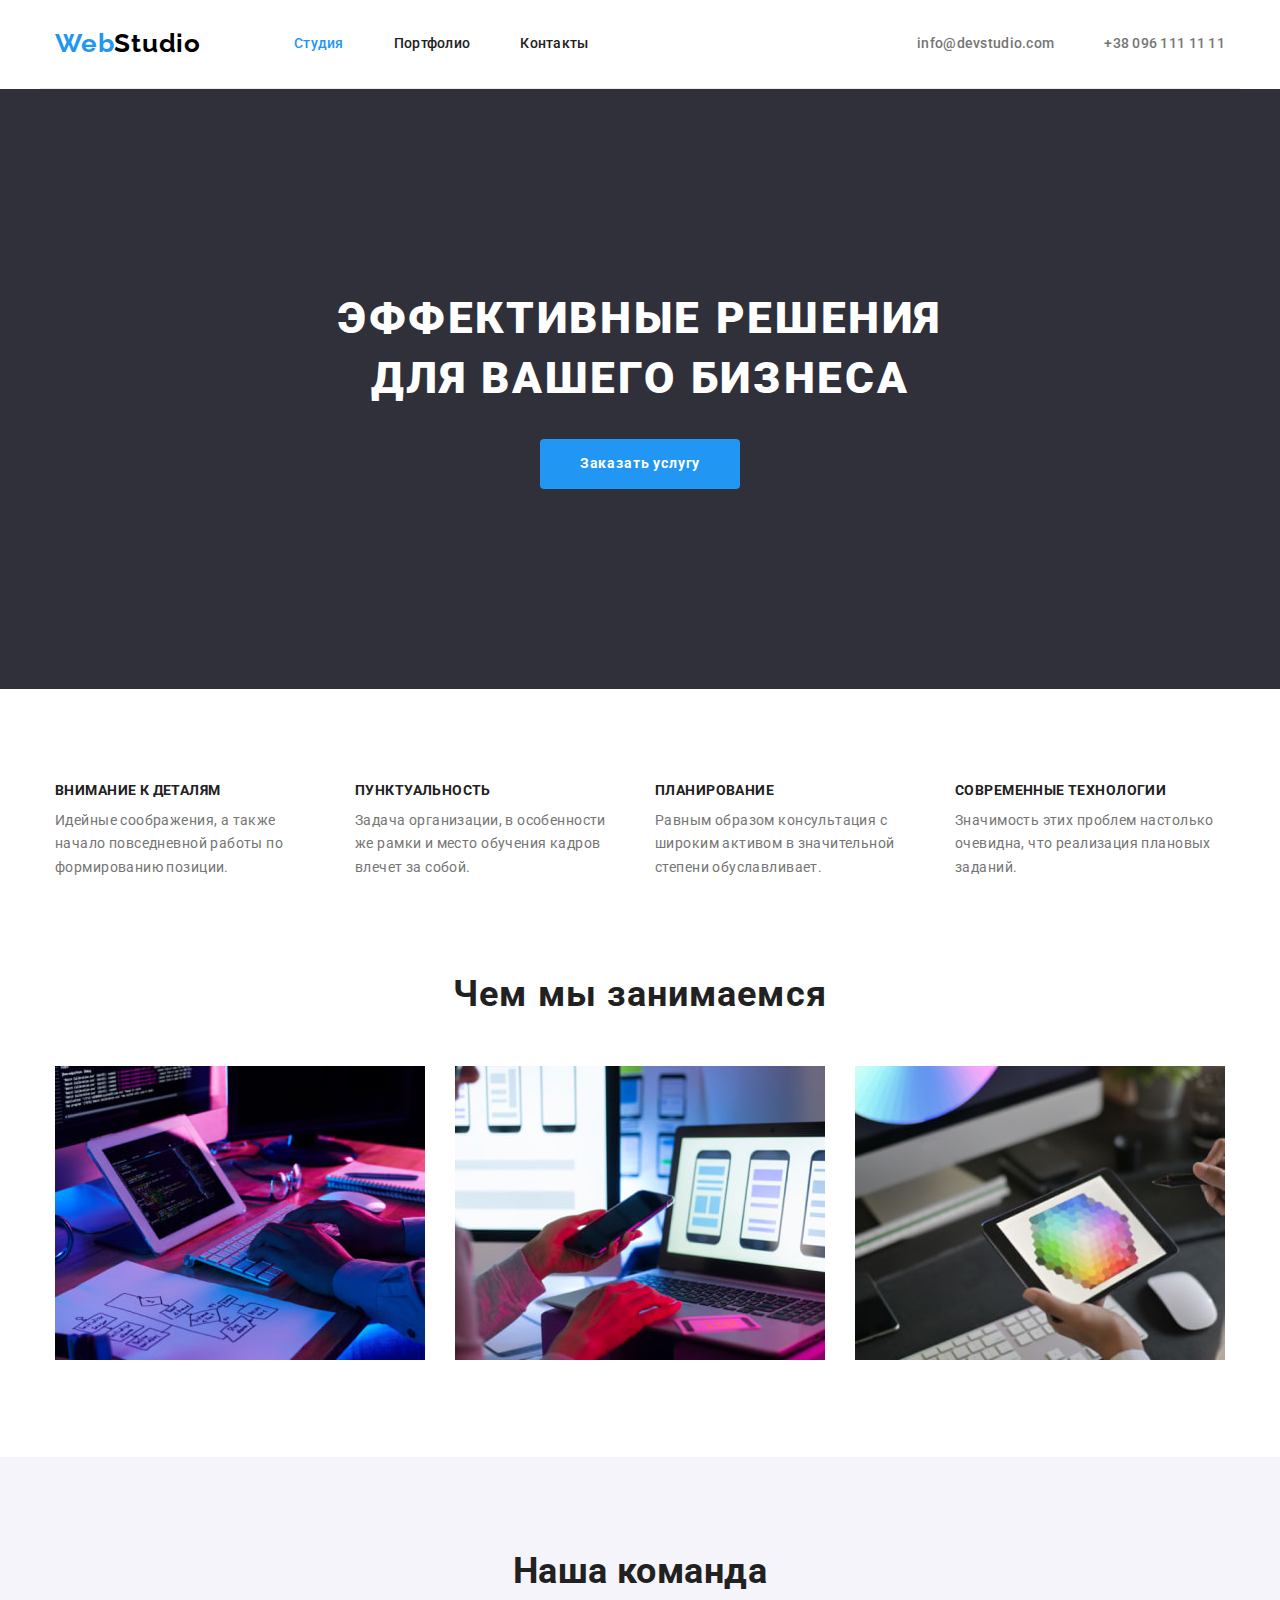
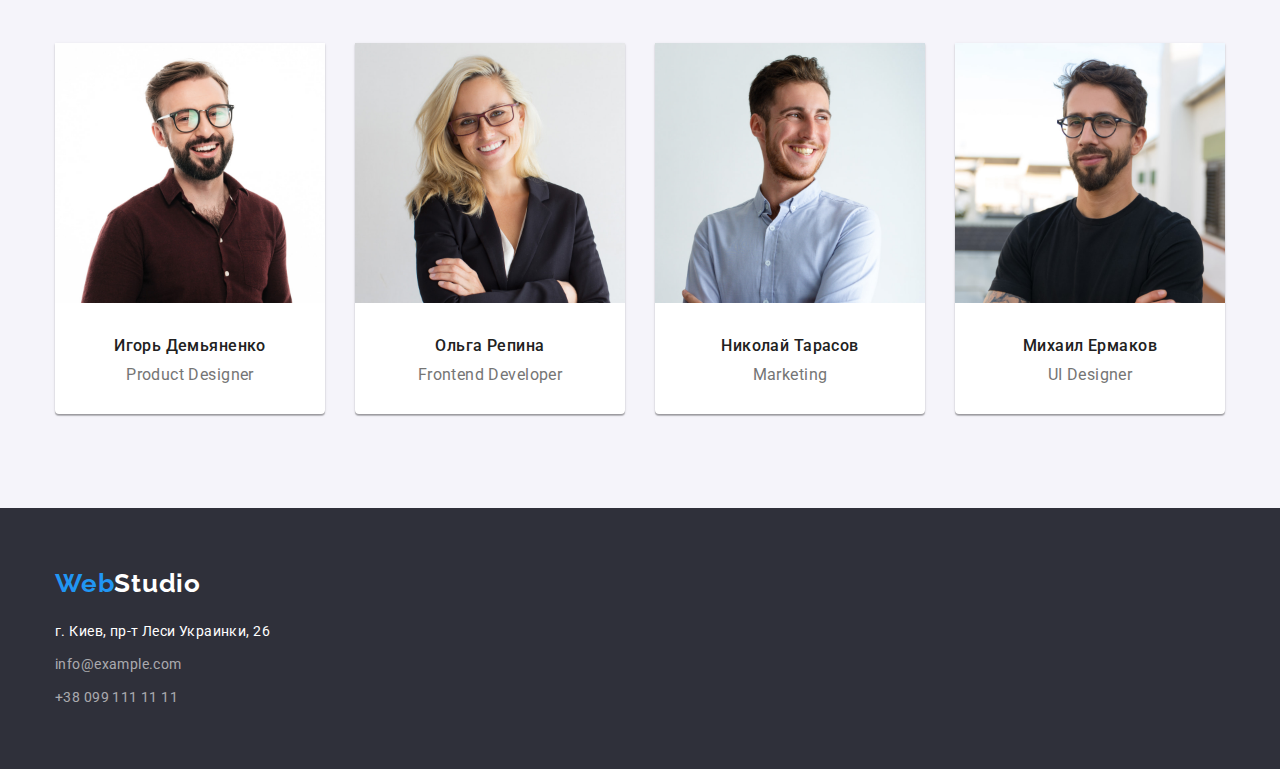
==== commit 9c1a82fd: "fixed" ====
--- a/index.html
+++ b/index.html
@@ -63,7 +63,7 @@
         </div>
       </section>
       <!-- Benefits -->
-      <section class="benefits">
+      <section class="benefits section">
         <div class="container">
           <h2 hidden>Преимущества</h2>
           <ul class="benefits-list list">
@@ -95,7 +95,7 @@
         </div>
       </section>
       <!-- What we do -->
-      <section class="what-we-do">
+      <section class="what-we-do section">
         <div class="container">
           <h2 class="what-we-do-title centered">Чем мы занимаемся</h2>
           <ul class="what-we-do-list list">
@@ -127,7 +127,7 @@
         </div>
       </section>
       <!-- Our team -->
-      <section class="team">
+      <section class="team section">
         <div class="container">
           <h2 class="team-title centered">Наша команда</h2>
           <ul class="team-list list">
--- a/css/styles.css
+++ b/css/styles.css
@@ -38,13 +38,20 @@
   text-align: center;
 }
 
+.section {
+  padding-top: 94px;
+  padding-bottom: 94px;
+}
+
 .container {
-  width: 1200px;
   padding-left: 15px;
   padding-right: 15px;
   margin-right: auto;
   margin-left: auto;
-}
+  width: 1200px;
+}
+
+/*  Header  */
 
 .page-header {
   font-weight: 500;
@@ -75,15 +82,14 @@
 
 .page-header .container {
   display: flex;
+  justify-content: space-between;
   align-items: center;
-  justify-content: space-between;
-  height: 80px;
   border-bottom: 1px solid #ECECEC;
 }
 
 .logo {
+  margin-right: 93px;
   color: var(--header-logo-color);
-  margin-right: 93px;
 }
 
 .logo-web {
@@ -99,6 +105,9 @@
 }
 
 .nav-link {
+  display: inline-block;
+  padding-top: 36px;
+  padding-bottom: 36px;
   color: var(--main-text-color);
 }
 
@@ -116,6 +125,9 @@
 }
 
 .header-contact-link {
+  display: inline-block;
+  padding-top: 36px;
+  padding-bottom: 36px;
   color: var(--sub-color);
 }
 
@@ -126,9 +138,15 @@
   color: var(--web-logo-color);
 }
 
+/*  Hero  */
+
 .hero {
   background-color: var(--footer-background-color);
-  text-align: center;
+}
+
+.hero .container {
+  padding-top: 200px;
+  padding-bottom: 200px;
 }
 
 .hero-title {
@@ -139,31 +157,30 @@
   letter-spacing: 0.06em;
   text-transform: uppercase;
   margin-bottom: 30px;
+  text-align: center;
 }
 
 .hero-btn {
-  font-family: inherit;
-  font-weight: 700;
-  line-height: 1.875;
-  color: var(--main-white);
-  align-items: center;
-  letter-spacing: 0.06em;
-  background-color: var(--web-logo-color);
-  border-radius: 4px;
-  border-style: none;
+  display: block;
   min-width: 200px;
   height: 50px;
   padding-top: 10px;
   padding-right: 32px;
   padding-bottom: 10px;
   padding-left: 32px;
-}
-
-.benefits {
-  padding-top: 94px;
-  padding-bottom: 47px;
-}
-
+  margin-left: auto;
+  margin-right: auto;
+  font-family: inherit;
+  font-weight: 700;
+  line-height: 1.875;
+  color: var(--main-white);
+  letter-spacing: 0.06em;
+  background-color: var(--web-logo-color);
+  border-radius: 4px;
+  border-style: none;
+}
+
+/*  Benefits  */
 .benefits-list {
   display: flex ;
 }
@@ -189,9 +206,10 @@
   color: var(--sub-color);
 }
 
+/*  What we do  */
+
 .what-we-do {
-  padding-top: 47px;
-  padding-bottom: 94px;
+  padding-top: 0;
 }
 
 .what-we-do-list {
@@ -207,10 +225,10 @@
   margin-bottom: 50px;
 }
 
+/*  Team  */
+
 .team {
   background-color: var(--team-background-color);
-  padding-top: 94px;
-  padding-bottom: 94px;
 }
 
 .team-list {
@@ -247,6 +265,8 @@
   color: var(--sub-color);
 }
 
+/*  Footer  */
+
 .footer {
   background-color: var(--footer-background-color);
 }
@@ -285,10 +305,7 @@
   color: var(--web-logo-color);
 }
 
-.portfolio {
-  padding-top: 94px;
-  padding-bottom: 94px;
-}
+/*  Filter  */
 
 .filter-list {
   display: flex;
@@ -301,6 +318,11 @@
 }
 
 .filter-btn {
+  height: 38px;
+  padding-top: 6px;
+  padding-right: 22px;
+  padding-bottom: 6px;
+  padding-left: 22px;
   font-family: inherit;
   font-weight: 500;
   font-size: 16px;
@@ -309,11 +331,7 @@
   background-color: var(--team-background-color);
   border-radius: 4px;
   border-style: none;
-  height: 38px;
-  padding-top: 6px;
-  padding-right: 22px;
-  padding-bottom: 6px;
-  padding-left: 22px;
+
 }
 
 .all {
@@ -323,9 +341,11 @@
 
 .filter-btn:hover,
 .filter-btn:focus {
+  color: var(--main-white);
   background-color: var(--web-logo-color);
-  color: var(--main-white);
-}
+}
+
+/*  Projects  */
 
 .projects-list {
   display: flex;
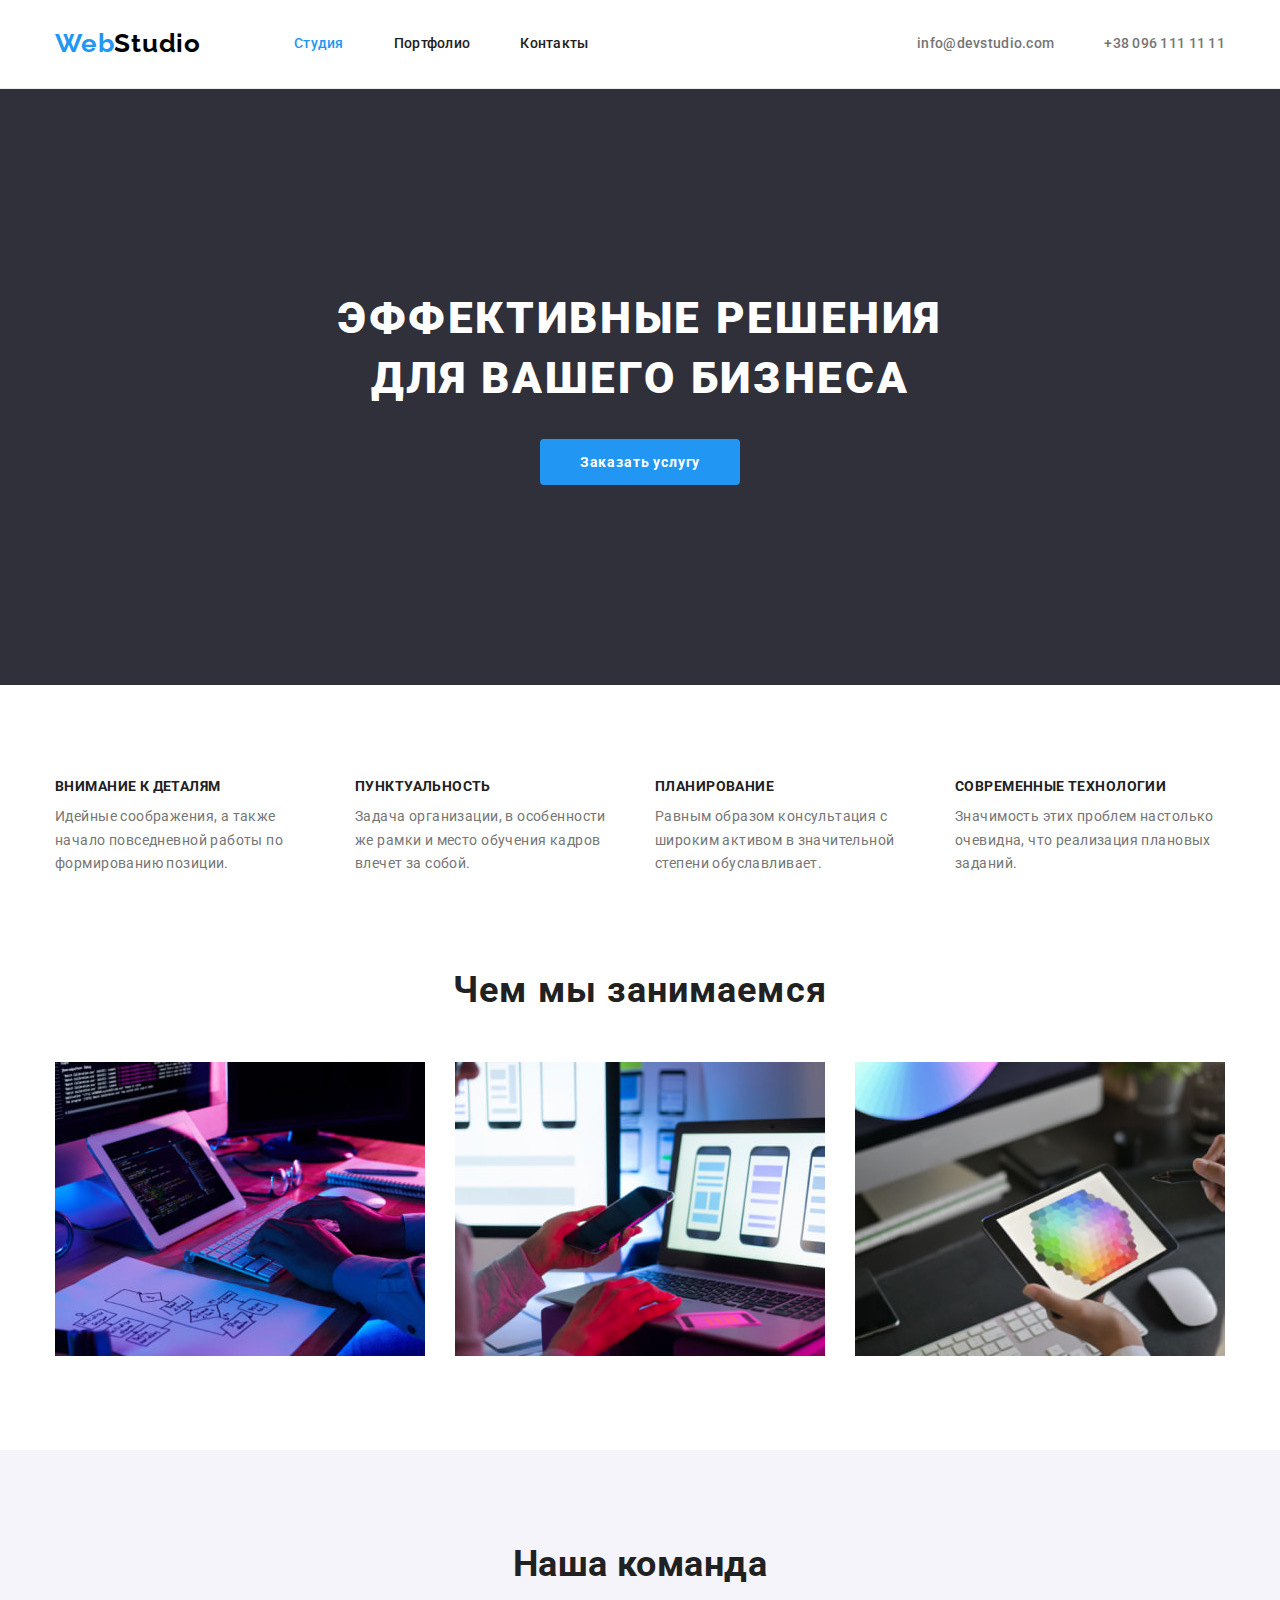
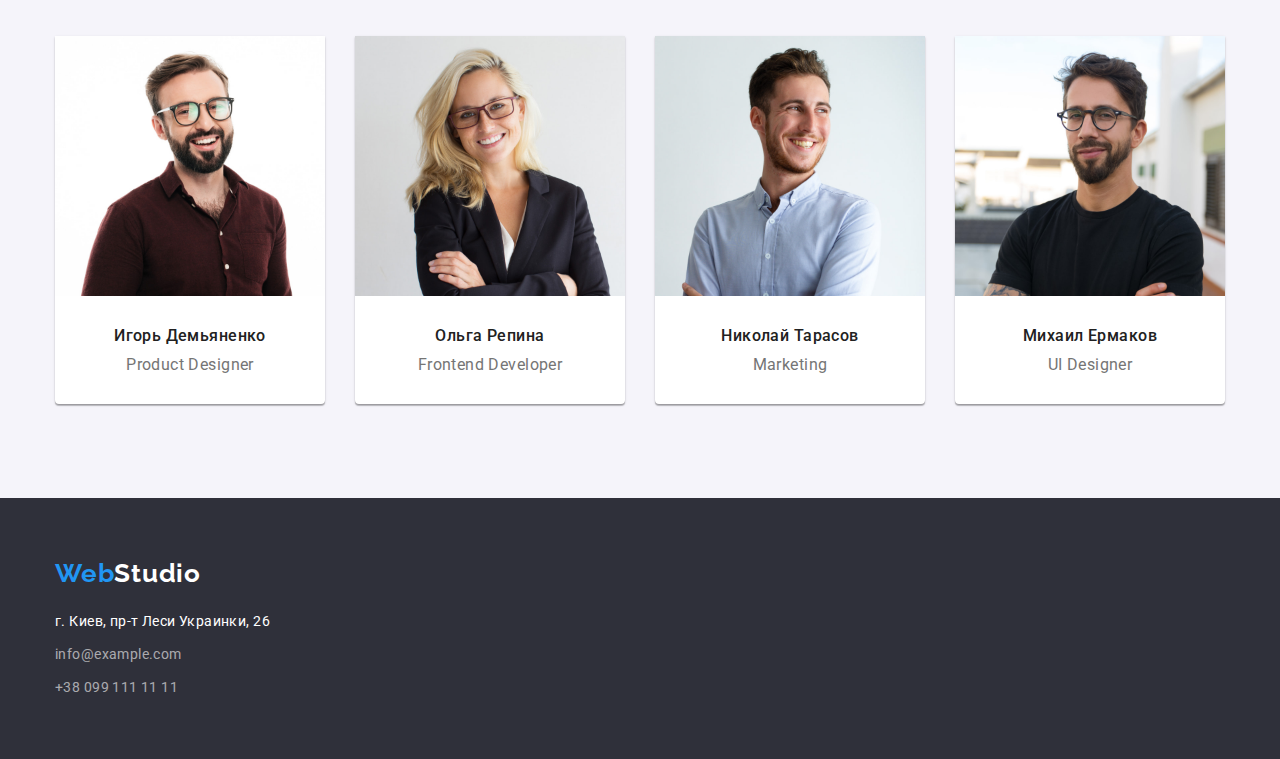
==== commit 3a26309b: "resubmit" ====
--- a/index.html
+++ b/index.html
@@ -132,7 +132,7 @@
           <h2 class="team-title centered">Наша команда</h2>
           <ul class="team-list list">
             <li class="team-item">
-              <img
+              <img class="team-item-photo"
                 src="./images/Our-team/ihor-demyanenko.jpg"
                 alt="Улыбающийся брюнет с бородой и в очках"
                 width="270"
@@ -142,7 +142,7 @@
               <p class="team-item-prof centered" lang="en">Product Designer</p>
             </li>
             <li class="team-item">
-              <img
+              <img class="team-item-photo"
                 src="./images/Our-team/olha-repina.jpg"
                 alt="Улыбающаяся блондинка в очках"
                 width="270"
@@ -152,7 +152,7 @@
               <p class="team-item-prof centered" lang="en">Frontend Developer</p>
             </li>
             <li class="team-item">
-              <img
+              <img class="team-item-photo"
                 src="./images/Our-team/nikolai-tarasov.jpg"
                 alt="Улыбающийся брюнет"
                 width="270"
@@ -162,7 +162,7 @@
               <p class="team-item-prof centered" lang="en">Marketing</p>
             </li>
             <li class="team-item">
-              <img
+              <img class="team-item-photo"
                 src="./images/Our-team/mihail-yermakov.jpg"
                 alt="Ухмыляющийся брюнет"
                 width="270"
--- a/css/styles.css
+++ b/css/styles.css
@@ -21,6 +21,12 @@
   padding: 0;
 }
 
+img {
+    display: block;
+    max-width: 100%;
+    height: auto; 
+  }
+
 .link {
   text-decoration: none;
 }
@@ -49,14 +55,6 @@
   margin-right: auto;
   margin-left: auto;
   width: 1200px;
-}
-
-/*  Header  */
-
-.page-header {
-  font-weight: 500;
-  line-height: 1.14;
-  letter-spacing: 0.02em;
 }
 
 .logo,
@@ -71,6 +69,15 @@
   letter-spacing: 0.03em;
 }
 
+/*  Header  */
+
+.page-header {
+  font-weight: 500;
+  line-height: 1.14;
+  letter-spacing: 0.02em;
+  border-bottom: 1px solid #ECECEC;
+}
+
 .logo,
 .logo-footer {
   font-family: 'Raleway';
@@ -84,12 +91,23 @@
   display: flex;
   justify-content: space-between;
   align-items: center;
-  border-bottom: 1px solid #ECECEC;
 }
 
 .logo {
   margin-right: 93px;
   color: var(--header-logo-color);
+}
+
+/*  Ideal padding for container
+  .logo {
+  padding-top: 28.378px;
+  padding-bottom: 28.378px;
+}
+*/
+
+.logo {
+  padding-top: 24px;
+  padding-bottom: 24px;
 }
 
 .logo-web {
@@ -144,7 +162,7 @@
   background-color: var(--footer-background-color);
 }
 
-.hero .container {
+.hero {
   padding-top: 200px;
   padding-bottom: 200px;
 }
@@ -163,7 +181,6 @@
 .hero-btn {
   display: block;
   min-width: 200px;
-  height: 50px;
   padding-top: 10px;
   padding-right: 32px;
   padding-bottom: 10px;
@@ -240,14 +257,11 @@
   background-color: var(--main-white);
   box-shadow: 0px 1px 3px rgba(0, 0, 0, 0.12), 0px 1px 1px rgba(0, 0, 0, 0.14), 0px 2px 1px rgba(0, 0, 0, 0.2);
   border-radius: 0px 0px 4px 4px;
-}
-
-.team-item-name {
-  padding-top: 30px;
-}
-
-.team-item-prof {
   padding-bottom: 30px;
+}
+
+.team-item-photo {
+  margin-bottom: 30px;
 }
 
 .team-item-name,
@@ -318,7 +332,6 @@
 }
 
 .filter-btn {
-  height: 38px;
   padding-top: 6px;
   padding-right: 22px;
   padding-bottom: 6px;
